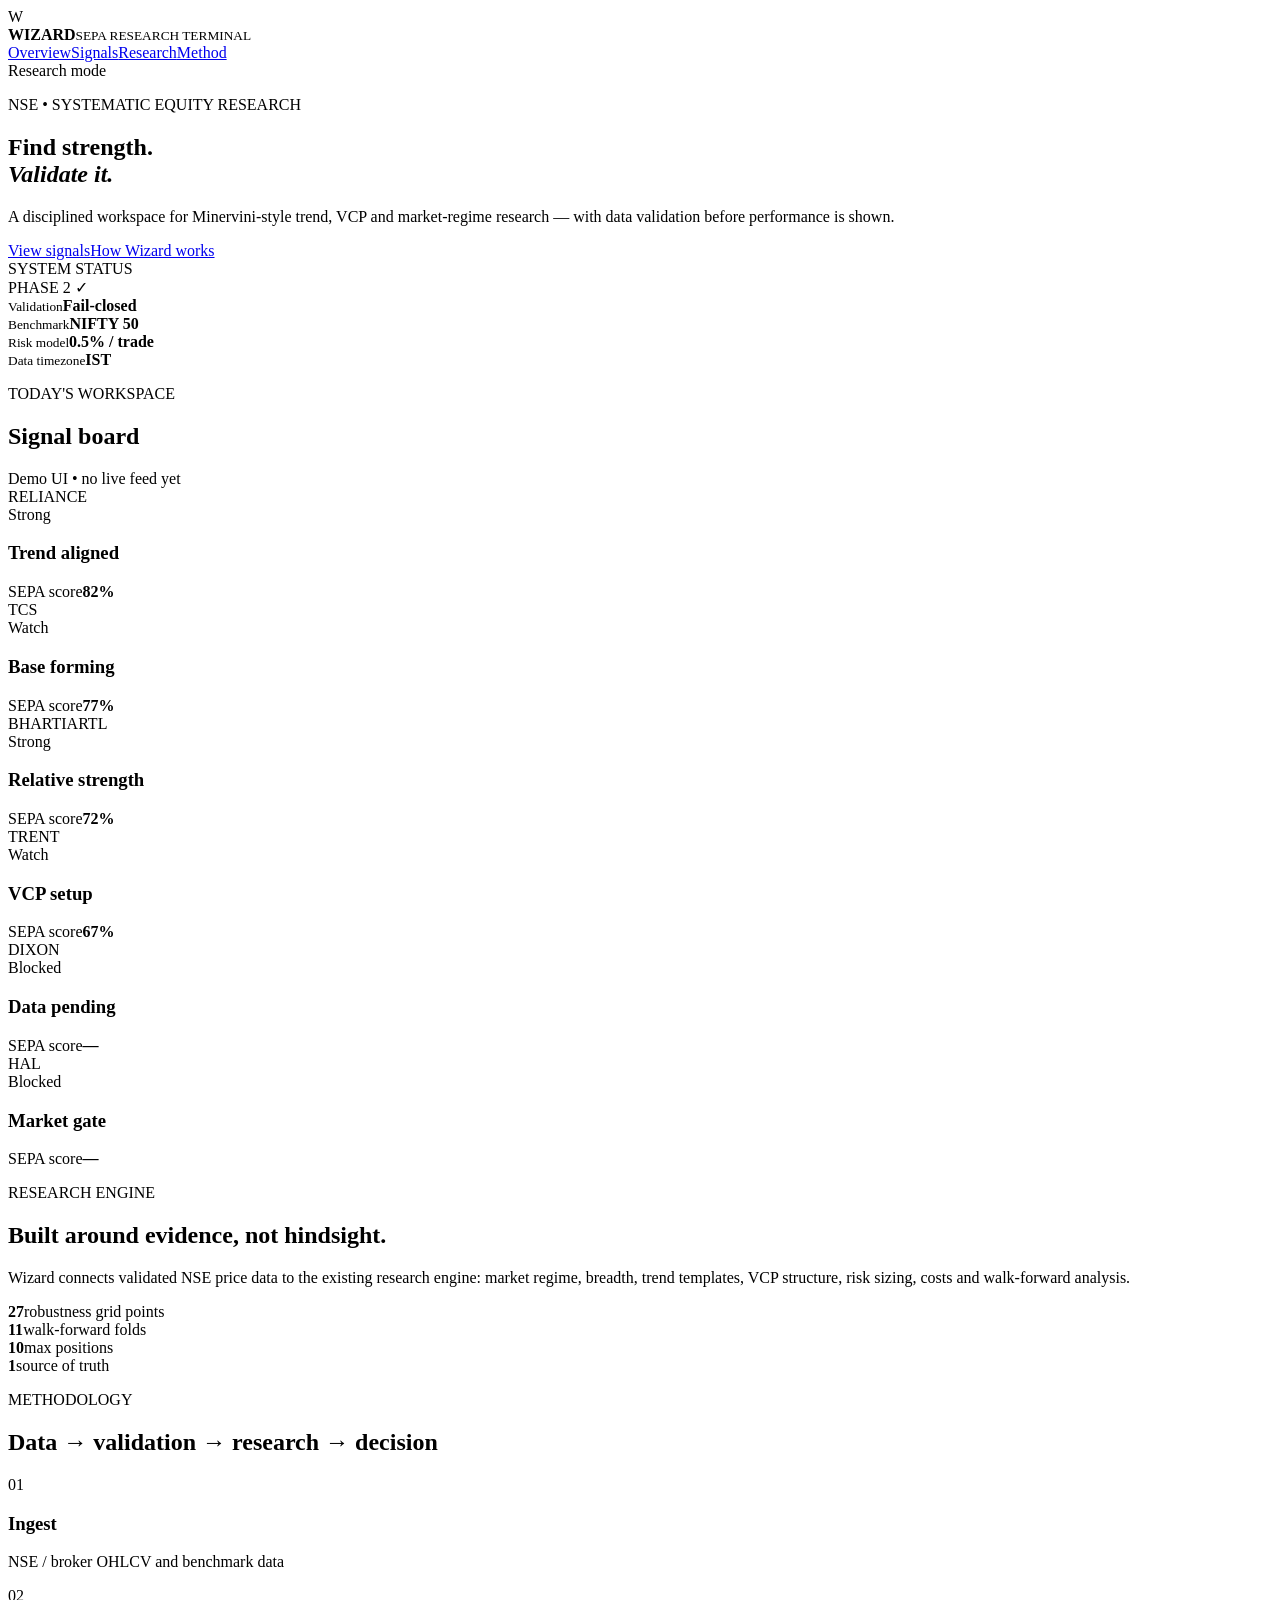
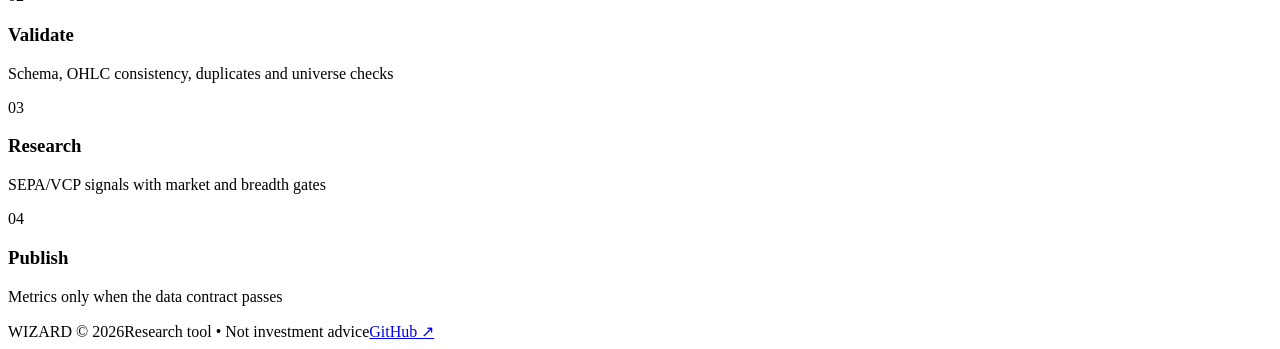
==== web/index.html @ 8ce484cc "Add Wizard Phase 3 web dashboard" ====
<!doctype html>
<html lang="en">
<head>
<meta charset="utf-8"><meta name="viewport" content="width=device-width,initial-scale=1">
<title>Wizard — SEPA Research Terminal</title>
<link rel="stylesheet" href="./styles.css">
</head>
<body>
<header class="topbar">
  <div class="brand"><span class="mark">W</span><div><strong>WIZARD</strong><small>SEPA RESEARCH TERMINAL</small></div></div>
  <nav><a class="active" href="#overview">Overview</a><a href="#signals">Signals</a><a href="#research">Research</a><a href="#method">Method</a></nav>
  <span class="status"><i></i> Research mode</span>
</header>
<main>
<section class="hero" id="overview">
 <div><p class="eyebrow">NSE • SYSTEMATIC EQUITY RESEARCH</p><h1>Find strength.<br><em>Validate it.</em></h1><p class="lede">A disciplined workspace for Minervini-style trend, VCP and market-regime research — with data validation before performance is shown.</p><div class="actions"><a class="btn primary" href="#signals">View signals</a><a class="btn" href="#method">How Wizard works</a></div></div>
 <div class="hero-card"><div class="card-label">SYSTEM STATUS</div><div class="big">PHASE 2 <span>✓</span></div><div class="meter"><b></b></div><div class="grid2"><div><small>Validation</small><strong>Fail-closed</strong></div><div><small>Benchmark</small><strong>NIFTY 50</strong></div><div><small>Risk model</small><strong>0.5% / trade</strong></div><div><small>Data timezone</small><strong>IST</strong></div></div></div>
</section>
<section class="section" id="signals"><div class="section-head"><div><p class="eyebrow">TODAY'S WORKSPACE</p><h2>Signal board</h2></div><span class="pill">Demo UI • no live feed yet</span></div>
<div class="signal-grid">
 <article class="signal"><div class="symbol">RELIANCE</div><span class="tag strong">Strong</span><h3>Trend aligned</h3><div class="line"><span>SEPA score</span><b>82%</b></div><div class="bar"><i style="width:82%"></i></div></article><article class="signal"><div class="symbol">TCS</div><span class="tag watch">Watch</span><h3>Base forming</h3><div class="line"><span>SEPA score</span><b>77%</b></div><div class="bar"><i style="width:77%"></i></div></article><article class="signal"><div class="symbol">BHARTIARTL</div><span class="tag strong">Strong</span><h3>Relative strength</h3><div class="line"><span>SEPA score</span><b>72%</b></div><div class="bar"><i style="width:72%"></i></div></article><article class="signal"><div class="symbol">TRENT</div><span class="tag watch">Watch</span><h3>VCP setup</h3><div class="line"><span>SEPA score</span><b>67%</b></div><div class="bar"><i style="width:67%"></i></div></article><article class="signal"><div class="symbol">DIXON</div><span class="tag blocked">Blocked</span><h3>Data pending</h3><div class="line"><span>SEPA score</span><b>—</b></div><div class="bar"><i style="width:0%"></i></div></article><article class="signal"><div class="symbol">HAL</div><span class="tag blocked">Blocked</span><h3>Market gate</h3><div class="line"><span>SEPA score</span><b>—</b></div><div class="bar"><i style="width:0%"></i></div></article>
</div></section>
<section class="section split" id="research"><div><p class="eyebrow">RESEARCH ENGINE</p><h2>Built around evidence, not hindsight.</h2><p class="body">Wizard connects validated NSE price data to the existing research engine: market regime, breadth, trend templates, VCP structure, risk sizing, costs and walk-forward analysis.</p></div><div class="stats"><div><strong>27</strong><span>robustness grid points</span></div><div><strong>11</strong><span>walk-forward folds</span></div><div><strong>10</strong><span>max positions</span></div><div><strong>1</strong><span>source of truth</span></div></div></section>
<section class="section" id="method"><div class="section-head"><div><p class="eyebrow">METHODOLOGY</p><h2>Data → validation → research → decision</h2></div></div><div class="steps"><div class="step"><span>01</span><div><h3>Ingest</h3><p>NSE / broker OHLCV and benchmark data</p></div></div><div class="step"><span>02</span><div><h3>Validate</h3><p>Schema, OHLC consistency, duplicates and universe checks</p></div></div><div class="step"><span>03</span><div><h3>Research</h3><p>SEPA/VCP signals with market and breadth gates</p></div></div><div class="step"><span>04</span><div><h3>Publish</h3><p>Metrics only when the data contract passes</p></div></div></div></section>
</main>
<footer><span>WIZARD © 2026</span><span>Research tool • Not investment advice</span><a href="https://github.com/harshalsapkale143-hub/Wizard">GitHub ↗</a></footer>
</body></html>
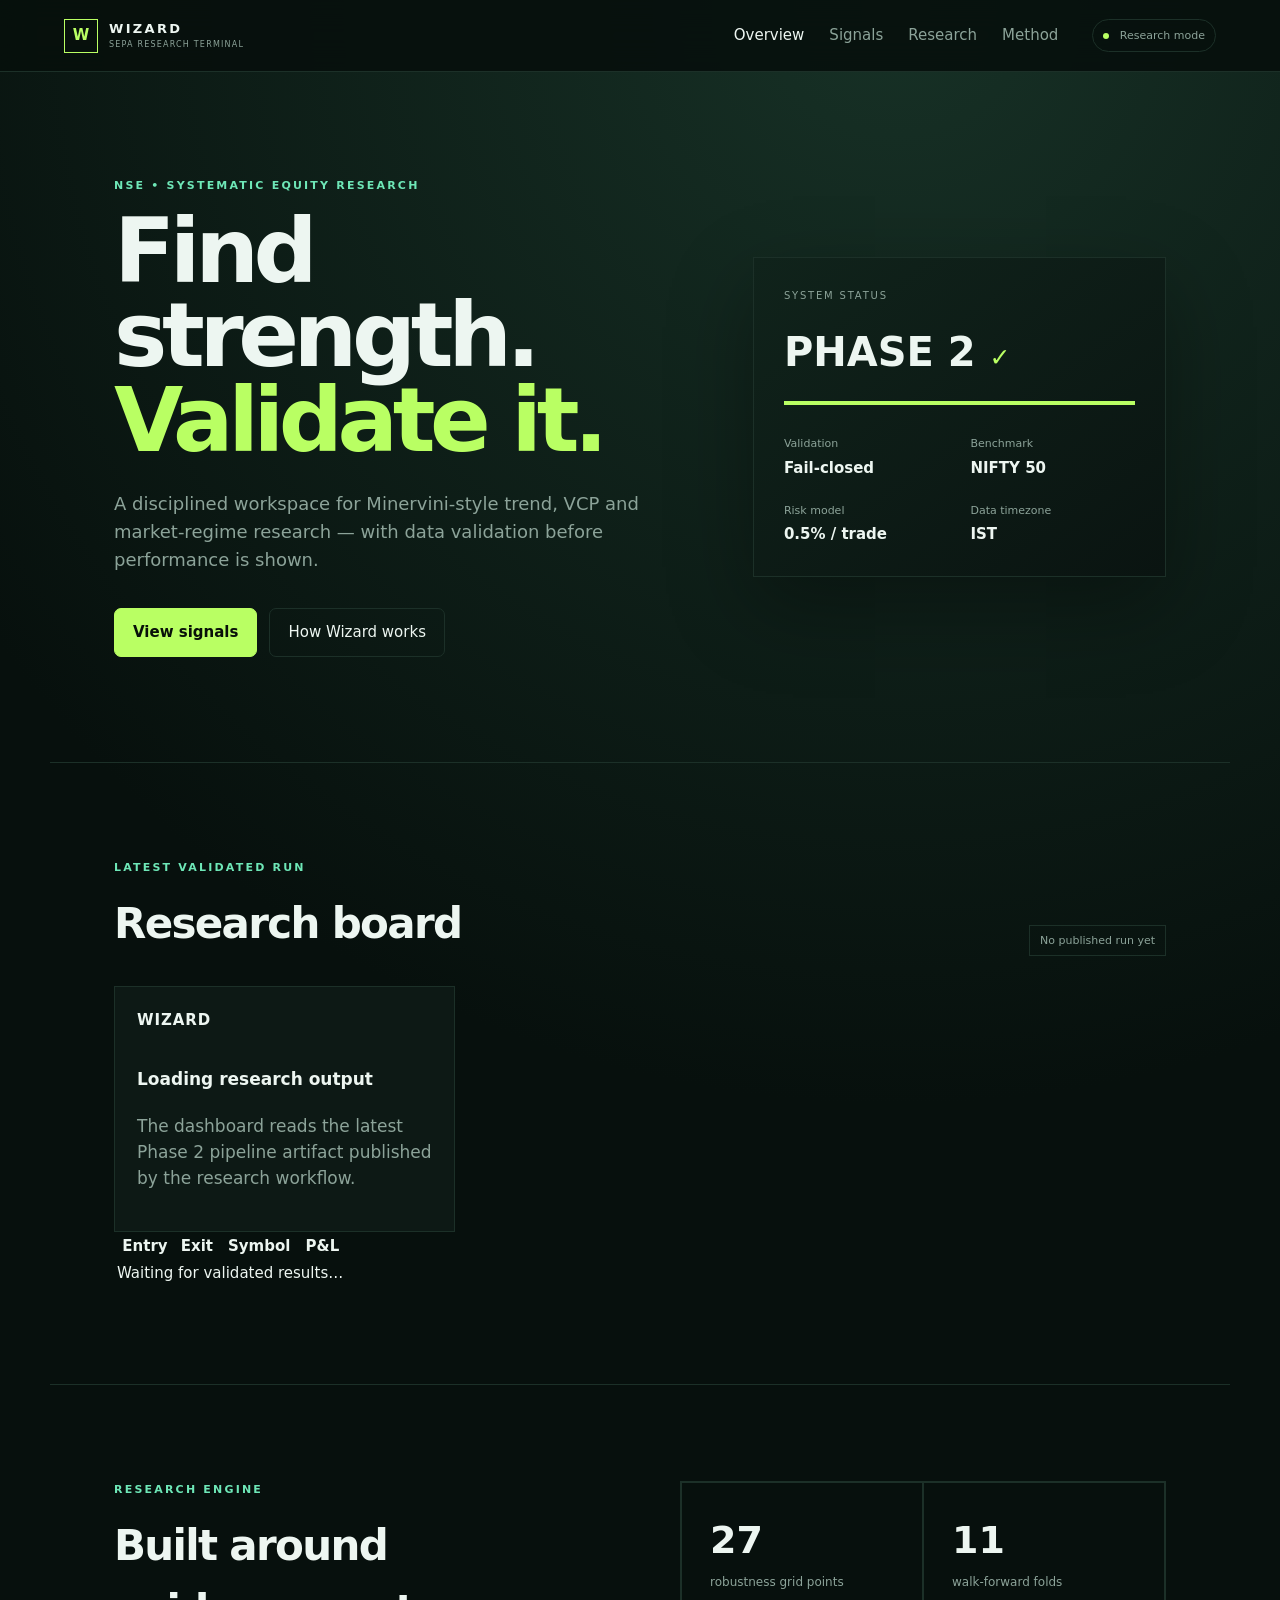
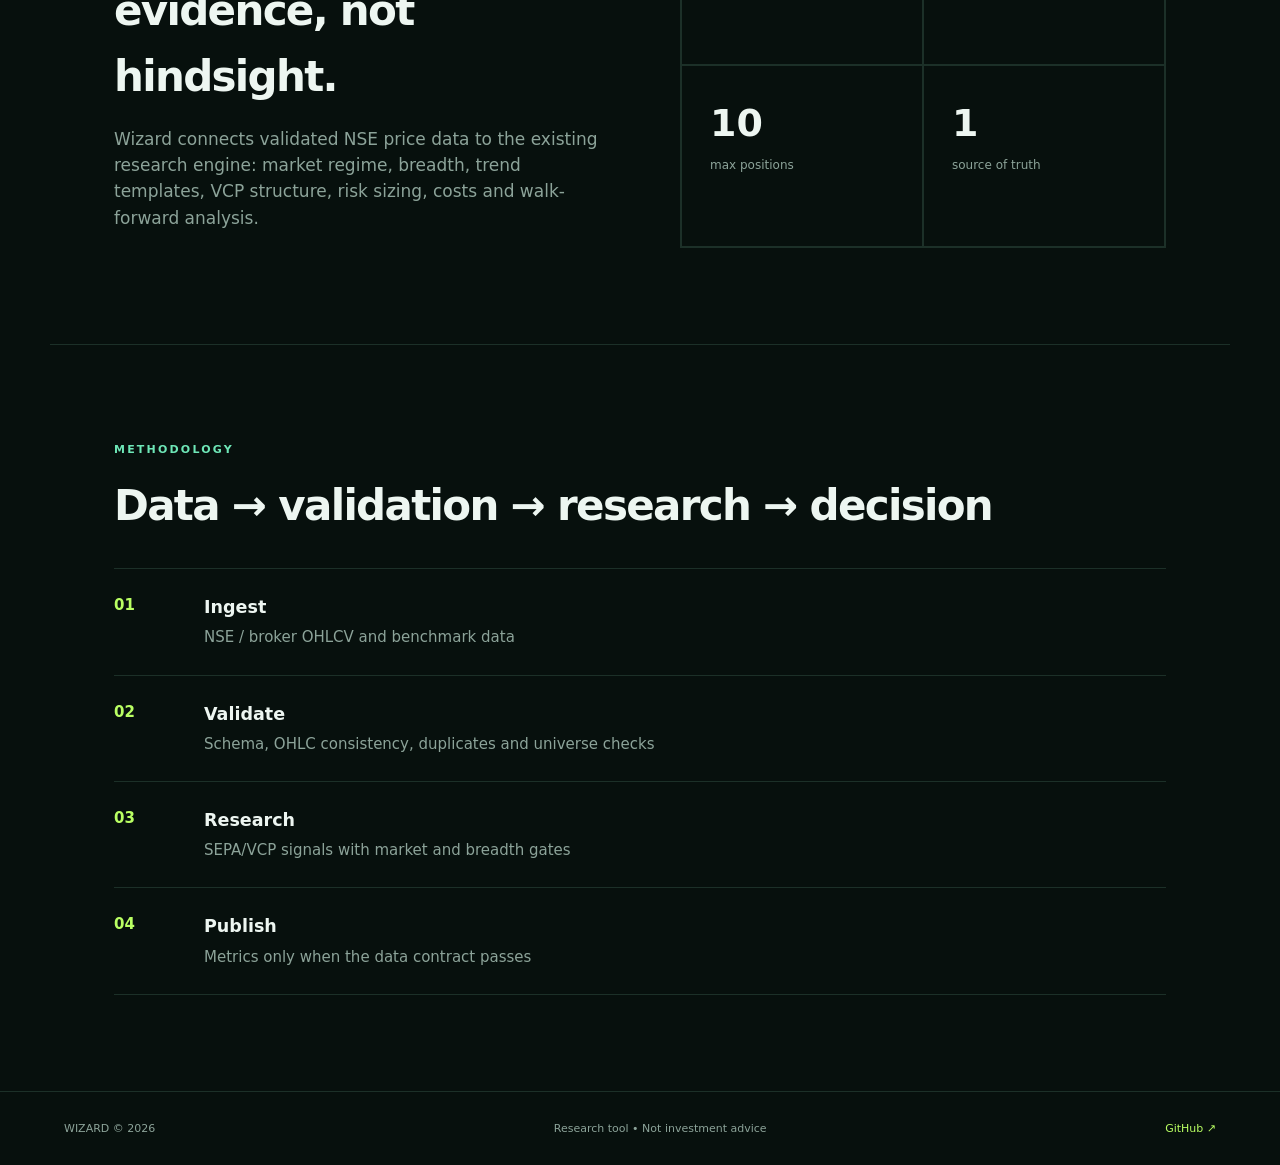
==== commit 3af09e71: "Connect dashboard to Phase 2 research output" ====
--- a/web/index.html
+++ b/web/index.html
@@ -16,12 +16,26 @@
  <div><p class="eyebrow">NSE • SYSTEMATIC EQUITY RESEARCH</p><h1>Find strength.<br><em>Validate it.</em></h1><p class="lede">A disciplined workspace for Minervini-style trend, VCP and market-regime research — with data validation before performance is shown.</p><div class="actions"><a class="btn primary" href="#signals">View signals</a><a class="btn" href="#method">How Wizard works</a></div></div>
  <div class="hero-card"><div class="card-label">SYSTEM STATUS</div><div class="big">PHASE 2 <span>✓</span></div><div class="meter"><b></b></div><div class="grid2"><div><small>Validation</small><strong>Fail-closed</strong></div><div><small>Benchmark</small><strong>NIFTY 50</strong></div><div><small>Risk model</small><strong>0.5% / trade</strong></div><div><small>Data timezone</small><strong>IST</strong></div></div></div>
 </section>
-<section class="section" id="signals"><div class="section-head"><div><p class="eyebrow">TODAY'S WORKSPACE</p><h2>Signal board</h2></div><span class="pill">Demo UI • no live feed yet</span></div>
-<div class="signal-grid">
- <article class="signal"><div class="symbol">RELIANCE</div><span class="tag strong">Strong</span><h3>Trend aligned</h3><div class="line"><span>SEPA score</span><b>82%</b></div><div class="bar"><i style="width:82%"></i></div></article><article class="signal"><div class="symbol">TCS</div><span class="tag watch">Watch</span><h3>Base forming</h3><div class="line"><span>SEPA score</span><b>77%</b></div><div class="bar"><i style="width:77%"></i></div></article><article class="signal"><div class="symbol">BHARTIARTL</div><span class="tag strong">Strong</span><h3>Relative strength</h3><div class="line"><span>SEPA score</span><b>72%</b></div><div class="bar"><i style="width:72%"></i></div></article><article class="signal"><div class="symbol">TRENT</div><span class="tag watch">Watch</span><h3>VCP setup</h3><div class="line"><span>SEPA score</span><b>67%</b></div><div class="bar"><i style="width:67%"></i></div></article><article class="signal"><div class="symbol">DIXON</div><span class="tag blocked">Blocked</span><h3>Data pending</h3><div class="line"><span>SEPA score</span><b>—</b></div><div class="bar"><i style="width:0%"></i></div></article><article class="signal"><div class="symbol">HAL</div><span class="tag blocked">Blocked</span><h3>Market gate</h3><div class="line"><span>SEPA score</span><b>—</b></div><div class="bar"><i style="width:0%"></i></div></article>
-</div></section>
+<section class="section" id="signals"><div class="section-head"><div><p class="eyebrow">LATEST VALIDATED RUN</p><h2>Research board</h2></div><span class="pill" id="run-status">Loading validated run…</span></div>
+<div class="signal-grid" id="signal-grid"><article class="signal"><div class="symbol">WIZARD</div><h3>Loading research output</h3><p class="body">The dashboard reads the latest Phase 2 pipeline artifact published by the research workflow.</p></article></div>
+<div class="table-wrap"><table><thead><tr><th>Entry</th><th>Exit</th><th>Symbol</th><th>P&amp;L</th></tr></thead><tbody id="trades-body"><tr><td colspan="4">Waiting for validated results…</td></tr></tbody></table></div>
+</section>
 <section class="section split" id="research"><div><p class="eyebrow">RESEARCH ENGINE</p><h2>Built around evidence, not hindsight.</h2><p class="body">Wizard connects validated NSE price data to the existing research engine: market regime, breadth, trend templates, VCP structure, risk sizing, costs and walk-forward analysis.</p></div><div class="stats"><div><strong>27</strong><span>robustness grid points</span></div><div><strong>11</strong><span>walk-forward folds</span></div><div><strong>10</strong><span>max positions</span></div><div><strong>1</strong><span>source of truth</span></div></div></section>
 <section class="section" id="method"><div class="section-head"><div><p class="eyebrow">METHODOLOGY</p><h2>Data → validation → research → decision</h2></div></div><div class="steps"><div class="step"><span>01</span><div><h3>Ingest</h3><p>NSE / broker OHLCV and benchmark data</p></div></div><div class="step"><span>02</span><div><h3>Validate</h3><p>Schema, OHLC consistency, duplicates and universe checks</p></div></div><div class="step"><span>03</span><div><h3>Research</h3><p>SEPA/VCP signals with market and breadth gates</p></div></div><div class="step"><span>04</span><div><h3>Publish</h3><p>Metrics only when the data contract passes</p></div></div></div></section>
-</main>
+<script>
+(async()=>{
+ const status=document.getElementById('run-status'), grid=document.getElementById('signal-grid'), body=document.getElementById('trades-body');
+ try{
+  const r=await fetch('./data/dashboard.json',{cache:'no-store'}); if(!r.ok) throw new Error('No published research run');
+  const d=await r.json(), s=d.summary||{}, ok=d.validation?.status==='PASS'||d.validation?.status==='WARN';
+  status.textContent=(d.validation?.status||'UNKNOWN')+' • '+(d.generated_at||''); status.className='pill '+(ok?'ok':'bad');
+  if(!ok){grid.innerHTML='<article class="signal"><div class="symbol">BLOCKED</div><h3>Performance withheld</h3><p class="body">Phase 2 validation did not pass, so Wizard will not display performance metrics.</p></article>'; return;}
+  const cards=[['Return',s.return_pct!=null?Number(s.return_pct).toFixed(2)+'%':'—'],['CAGR',s.cagr_pct!=null?Number(s.cagr_pct).toFixed(2)+'%':'—'],['Max drawdown',s.max_drawdown_pct!=null?Number(s.max_drawdown_pct).toFixed(2)+'%':'—'],['Win rate',s.win_rate_pct!=null?Number(s.win_rate_pct).toFixed(1)+'%':'—'],['Trades',s.trades??'—'],['Profit factor',s.profit_factor!=null?Number(s.profit_factor).toFixed(2):'—']];
+  grid.innerHTML=cards.map(c=>'<article class="signal"><div class="symbol">'+c[0]+'</div><h3>'+c[1]+'</h3><div class="line"><span>Phase 2 validated</span><b>✓</b></div><div class="bar"><i style="width:100%"></i></div></article>').join('');
+  const rows=d.recent_trades||[];
+  body.innerHTML=rows.length?rows.map(t=>'<tr><td>'+String(t.entry_date??'—').slice(0,10)+'</td><td>'+String(t.exit_date??'—').slice(0,10)+'</td><td>'+String(t.symbol??'—')+'</td><td>'+ (t.pnl==null?'—':Number(t.pnl).toLocaleString('en-IN',{maximumFractionDigits:0})) +'</td></tr>').join(''):'<tr><td colspan="4">No completed trades in the latest run.</td></tr>';
+ }catch(e){status.textContent='No published run yet'; status.className='pill bad';}
+})();
+</script></main>
 <footer><span>WIZARD © 2026</span><span>Research tool • Not investment advice</span><a href="https://github.com/harshalsapkale143-hub/Wizard">GitHub ↗</a></footer>
 </body></html>
--- a/web/styles.css
+++ b/web/styles.css
@@ -0,0 +1 @@
+:root{--bg:#07100d;--panel:#0d1915;--line:#1c3028;--text:#edf6f1;--muted:#8ca399;--accent:#b9ff63;--accent2:#6ee7b7}*{box-sizing:border-box}html{scroll-behavior:smooth}body{margin:0;background:radial-gradient(circle at 70% 0%,#173126 0,#07100d 38%),var(--bg);color:var(--text);font:15px/1.55 Inter,ui-sans-serif,system-ui,sans-serif}.topbar{height:72px;border-bottom:1px solid var(--line);display:flex;align-items:center;padding:0 5vw;gap:34px;position:sticky;top:0;background:#07100de8;backdrop-filter:blur(16px);z-index:3}.brand{display:flex;gap:11px;align-items:center;margin-right:auto}.brand .mark{width:34px;height:34px;border:1px solid var(--accent);display:grid;place-items:center;color:var(--accent);font-weight:800}.brand strong{display:block;letter-spacing:.18em;font-size:13px}.brand small{display:block;color:var(--muted);font-size:8px;letter-spacing:.15em}.topbar nav{display:flex;gap:25px}.topbar a{color:var(--muted);text-decoration:none}.topbar nav a.active,.topbar nav a:hover{color:var(--text)}.status{font-size:11px;color:var(--muted);border:1px solid var(--line);padding:7px 10px;border-radius:99px}.status i{display:inline-block;width:6px;height:6px;border-radius:50%;background:var(--accent);margin-right:7px}.hero,.section{max-width:1180px;margin:auto;padding:96px 5vw}.hero{min-height:690px;display:grid;grid-template-columns:1.15fr .85fr;align-items:center;gap:80px}.eyebrow{color:var(--accent2);font-size:11px;letter-spacing:.2em;font-weight:700;margin:0 0 15px}.hero h1{font-size:clamp(52px,7vw,94px);line-height:.94;letter-spacing:-.06em;margin:0 0 28px}.hero h1 em{color:var(--accent);font-style:normal}.lede{color:var(--muted);font-size:18px;max-width:600px}.actions{display:flex;gap:12px;margin-top:34px}.btn{border:1px solid var(--line);padding:12px 18px;border-radius:7px;color:var(--text);text-decoration:none}.btn.primary{background:var(--accent);color:#081009;border-color:var(--accent);font-weight:750}.hero-card{background:linear-gradient(145deg,#10231b,#0a1411);border:1px solid var(--line);padding:30px;box-shadow:0 30px 80px #0005}.card-label{font-size:10px;letter-spacing:.18em;color:var(--muted)}.big{font-size:40px;font-weight:800;margin:18px 0}.big span{color:var(--accent);font-size:25px}.meter{height:4px;background:#1b2b24}.meter b{display:block;width:100%;height:100%;background:var(--accent)}.grid2{display:grid;grid-template-columns:1fr 1fr;gap:22px;margin-top:30px}.grid2 small,.grid2 strong{display:block}.grid2 small{color:var(--muted);font-size:11px}.grid2 strong{margin-top:4px}.section{border-top:1px solid var(--line)}.section-head{display:flex;justify-content:space-between;align-items:end;margin-bottom:30px}h2{font-size:42px;letter-spacing:-.04em;margin:0}.pill{border:1px solid var(--line);padding:6px 10px;color:var(--muted);font-size:11px}.signal-grid{display:grid;grid-template-columns:repeat(3,1fr);gap:14px}.signal{background:var(--panel);border:1px solid var(--line);padding:22px}.symbol{font-weight:800;letter-spacing:.06em}.tag{float:right;font-size:10px;padding:4px 7px;border-radius:99px;border:1px solid var(--line)}.tag.strong{color:var(--accent)}.tag.watch{color:#f5d38b}.tag.blocked{color:#e89191}.signal h3{font-size:17px;margin:34px 0 20px}.line{display:flex;justify-content:space-between;color:var(--muted);font-size:11px}.line b{color:var(--text)}.bar{height:3px;background:#1c2b24;margin-top:8px}.bar i{display:block;height:100%;background:var(--accent)}.split{display:grid;grid-template-columns:1fr 1fr;gap:80px}.body{color:var(--muted);font-size:17px;max-width:580px}.stats{display:grid;grid-template-columns:1fr 1fr;border:1px solid var(--line)}.stats div{padding:28px;border:1px solid var(--line)}.stats strong{font-size:38px;display:block}.stats span{color:var(--muted);font-size:12px}.steps{border-top:1px solid var(--line)}.step{display:grid;grid-template-columns:90px 1fr;padding:25px 0;border-bottom:1px solid var(--line)}.step>span{color:var(--accent);font-weight:800}.step h3{margin:0 0 5px}.step p{margin:0;color:var(--muted)}footer{border-top:1px solid var(--line);padding:28px 5vw;display:flex;justify-content:space-between;color:var(--muted);font-size:11px}footer a{color:var(--accent);text-decoration:none}@media(max-width:800px){.topbar nav,.status{display:none}.hero,.split{grid-template-columns:1fr;gap:45px;padding-top:65px;padding-bottom:65px}.hero{min-height:auto}.signal-grid{grid-template-columns:1fr}.section-head{align-items:start;gap:15px;flex-direction:column}h2{font-size:34px}footer{gap:12px;flex-wrap:wrap}.hero h1{font-size:58px}}
